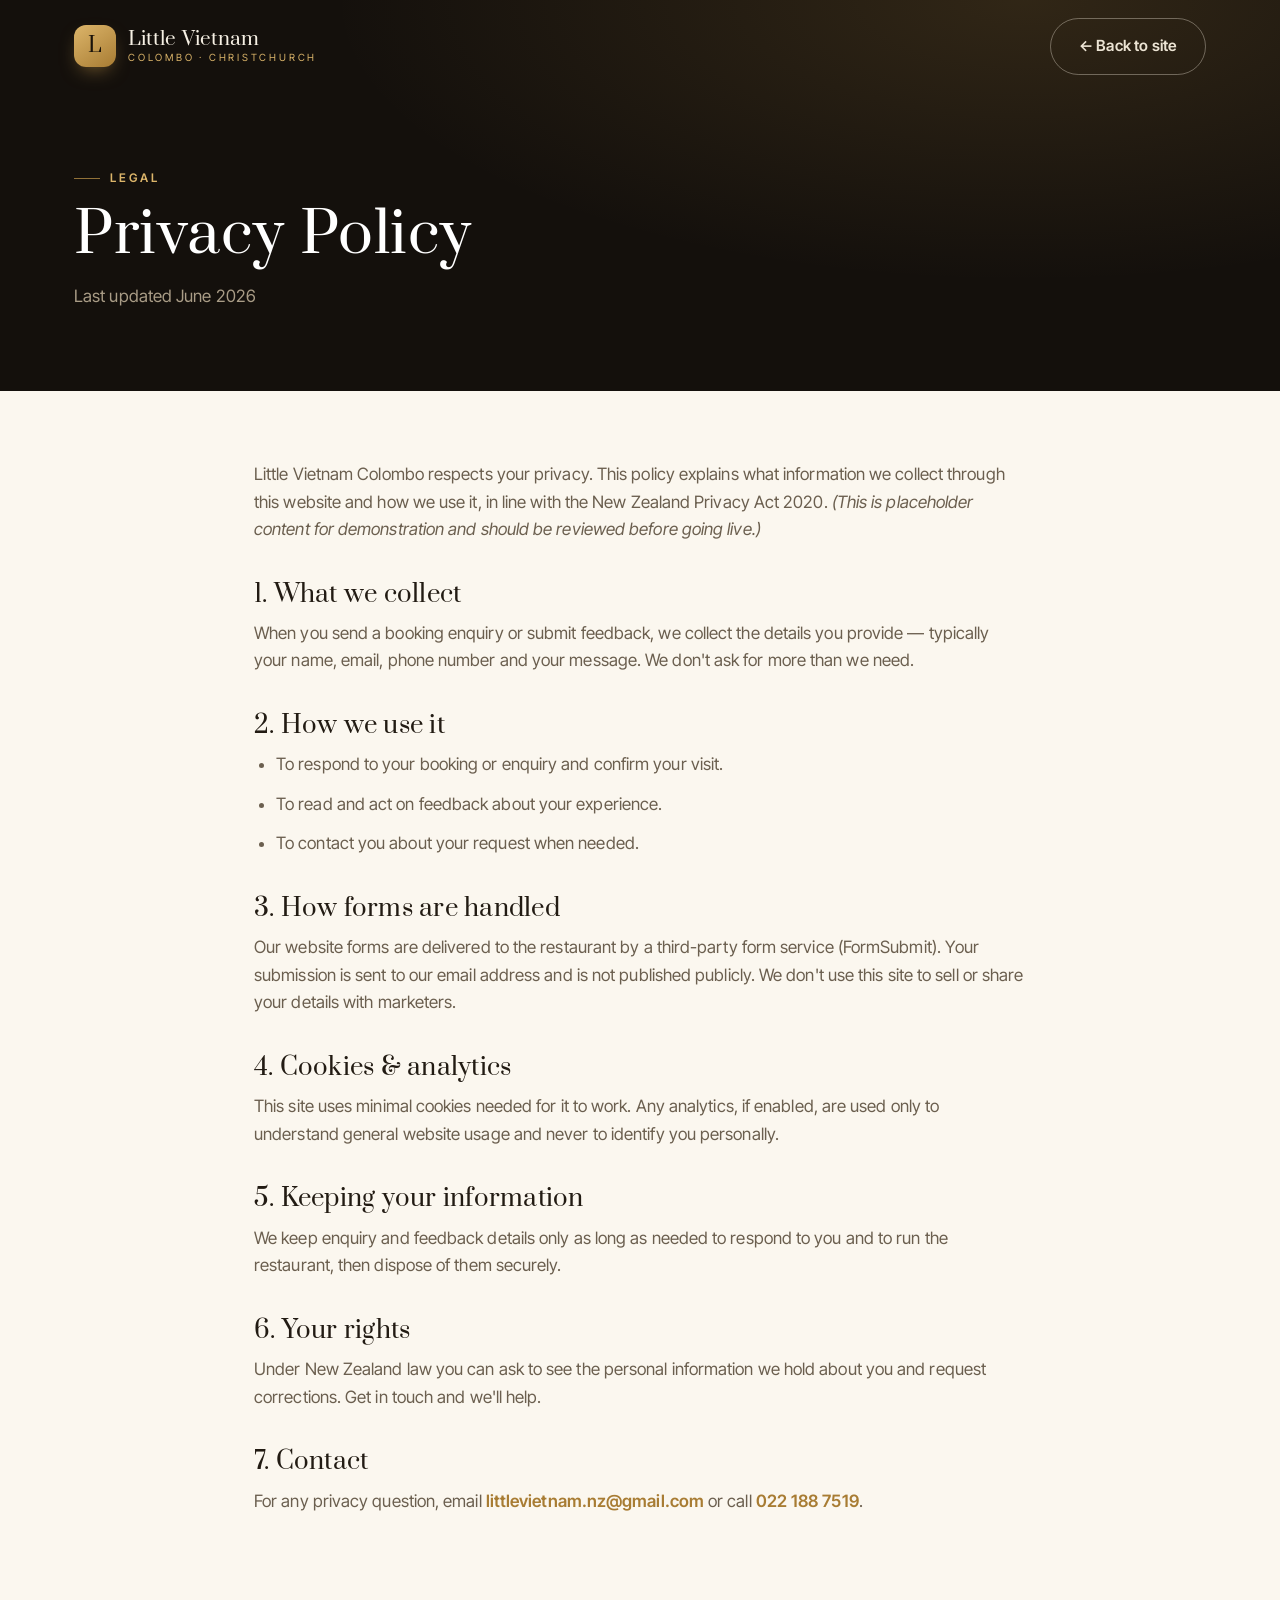
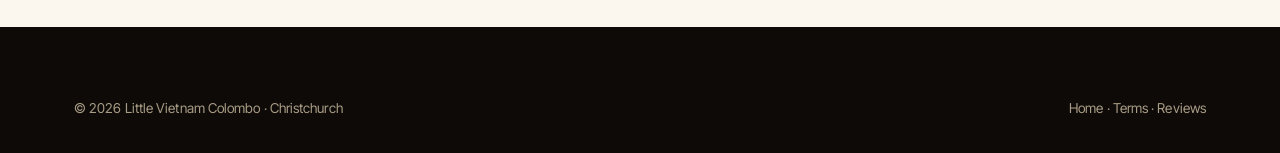
==== privacy.html @ 6da40c08 "Initial build: Little Vietnam Colombo" ====
<!DOCTYPE html>
<html lang="en-NZ">
<head>
<meta charset="UTF-8">
<meta name="viewport" content="width=device-width, initial-scale=1.0">
<title>Privacy Policy | Little Vietnam Colombo</title>
<meta name="description" content="How Little Vietnam Colombo, Christchurch handles your personal information.">
<link rel="icon" href="favicon.svg" type="image/svg+xml">
<link rel="preconnect" href="https://fonts.googleapis.com">
<link rel="preconnect" href="https://fonts.gstatic.com" crossorigin>
<link href="https://fonts.googleapis.com/css2?family=Prata&family=Inter+Tight:wght@400;500;600;700&display=swap" rel="stylesheet">
<link rel="stylesheet" href="styles.css">
</head>
<body>

<header class="nav scrolled">
  <div class="wrap nav-inner">
    <a class="brand" href="index.html"><span class="brand-badge">L</span><span class="brand-name">Little Vietnam<small>Colombo · Christchurch</small></span></a>
    <div class="nav-cta"><a class="btn btn-ghost" href="index.html">← Back to site</a></div>
  </div>
</header>

<section class="page-hero">
  <div class="wrap">
    <span class="eyebrow light">Legal</span>
    <h1>Privacy Policy</h1>
    <p class="updated">Last updated June 2026</p>
  </div>
</section>

<section class="legal">
  <div class="wrap">
    <p>Little Vietnam Colombo respects your privacy. This policy explains what information we collect through this website and how we use it, in line with the New Zealand Privacy Act 2020. <em>(This is placeholder content for demonstration and should be reviewed before going live.)</em></p>

    <h2>1. What we collect</h2>
    <p>When you send a booking enquiry or submit feedback, we collect the details you provide — typically your name, email, phone number and your message. We don't ask for more than we need.</p>

    <h2>2. How we use it</h2>
    <ul>
      <li>To respond to your booking or enquiry and confirm your visit.</li>
      <li>To read and act on feedback about your experience.</li>
      <li>To contact you about your request when needed.</li>
    </ul>

    <h2>3. How forms are handled</h2>
    <p>Our website forms are delivered to the restaurant by a third-party form service (FormSubmit). Your submission is sent to our email address and is not published publicly. We don't use this site to sell or share your details with marketers.</p>

    <h2>4. Cookies &amp; analytics</h2>
    <p>This site uses minimal cookies needed for it to work. Any analytics, if enabled, are used only to understand general website usage and never to identify you personally.</p>

    <h2>5. Keeping your information</h2>
    <p>We keep enquiry and feedback details only as long as needed to respond to you and to run the restaurant, then dispose of them securely.</p>

    <h2>6. Your rights</h2>
    <p>Under New Zealand law you can ask to see the personal information we hold about you and request corrections. Get in touch and we'll help.</p>

    <h2>7. Contact</h2>
    <p>For any privacy question, email <a href="mailto:littlevietnam.nz@gmail.com" style="color:var(--gold-deep);font-weight:600">littlevietnam.nz@gmail.com</a> or call <a href="tel:+64221887519" style="color:var(--gold-deep);font-weight:600">022 188 7519</a>.</p>
  </div>
</section>

<footer class="site">
  <div class="wrap">
    <div class="foot-bottom" style="border-top:none;padding-top:0">
      <span>© <span data-year>2026</span> Little Vietnam Colombo · Christchurch</span>
      <span><a href="index.html">Home</a> · <a href="terms.html">Terms</a> · <a href="review.html">Reviews</a></span>
    </div>
  </div>
</footer>

<script src="app.js"></script>
</body>
</html>
---- styles.css ----
/* Little Vietnam Colombo — Premium archetype
   Fonts: Prata (display) + Inter Tight (body)
   Warm near-black + gold accent */

:root{
  --ink:#14100c;
  --ink-2:#1d1712;
  --ink-3:#271f17;
  --bone:#f6f0e4;
  --paper:#fbf7ef;
  --line:rgba(20,16,12,.10);
  --line-dark:rgba(255,247,232,.12);
  --gold:#c79a4b;
  --gold-2:#dcb56a;
  --gold-deep:#a87c33;
  --text:#221b13;
  --muted:#6b5f4f;
  --text-dark:#ece4d4;
  --muted-dark:#a99c86;
  --radius:14px;
  --radius-lg:20px;
  --maxw:1180px;
  --ease:cubic-bezier(.22,.61,.36,1);
  --shadow:0 20px 50px -24px rgba(20,16,12,.45);
  --shadow-soft:0 10px 30px -18px rgba(20,16,12,.4);
}

*{box-sizing:border-box;margin:0;padding:0}
html{scroll-behavior:smooth;-webkit-text-size-adjust:100%}
body{
  font-family:"Inter Tight",system-ui,-apple-system,sans-serif;
  background:var(--paper);
  color:var(--text);
  line-height:1.62;
  font-size:17px;
  letter-spacing:.005em;
  overflow-x:hidden;
}
img{display:block;max-width:100%;height:auto}
a{color:inherit;text-decoration:none}
h1,h2,h3,h4{font-family:"Prata",Georgia,serif;font-weight:400;line-height:1.1;letter-spacing:.01em}

.wrap{max-width:var(--maxw);margin:0 auto;padding:0 24px}
.eyebrow{
  font-family:"Inter Tight",sans-serif;
  font-size:.74rem;font-weight:600;letter-spacing:.26em;text-transform:uppercase;
  color:var(--gold-deep);
  display:inline-flex;align-items:center;gap:10px;
}
.eyebrow::before{content:"";width:26px;height:1px;background:var(--gold);opacity:.7}
.eyebrow.center{justify-content:center}
.eyebrow.light{color:var(--gold-2)}

.btn{
  display:inline-flex;align-items:center;justify-content:center;gap:9px;
  font-weight:600;font-size:.96rem;letter-spacing:.01em;
  padding:15px 28px;border-radius:999px;cursor:pointer;border:1px solid transparent;
  transition:transform .35s var(--ease),background .35s var(--ease),color .35s var(--ease),box-shadow .35s var(--ease);
  will-change:transform;
}
.btn-gold{background:var(--gold);color:#1a130a;box-shadow:0 14px 30px -12px rgba(199,154,75,.6)}
.btn-gold:hover{background:var(--gold-2);transform:translateY(-2px)}
.btn-ghost{background:transparent;color:var(--text-dark);border-color:rgba(255,247,232,.34)}
.btn-ghost:hover{border-color:var(--gold-2);color:#fff;transform:translateY(-2px)}
.btn-dark{background:var(--ink);color:var(--bone)}
.btn-dark:hover{background:var(--ink-3);transform:translateY(-2px)}
.btn-outline{background:transparent;color:var(--text);border-color:var(--line)}
.btn-outline:hover{border-color:var(--gold);color:var(--gold-deep);transform:translateY(-2px)}

/* ---------- Intro overlay ---------- */
#intro{
  position:fixed;inset:0;z-index:1000;background:var(--ink);
  display:flex;flex-direction:column;align-items:center;justify-content:center;gap:18px;
  transition:opacity .8s var(--ease),visibility .8s;
}
#intro.done{opacity:0;visibility:hidden}
.intro-mark{
  font-family:"Prata",serif;color:var(--bone);font-size:clamp(1.6rem,5vw,2.6rem);
  letter-spacing:.02em;opacity:0;transform:translateY(14px);
  animation:introIn .9s var(--ease) .15s forwards;
}
.intro-mark span{color:var(--gold-2)}
.intro-line{width:0;height:1px;background:linear-gradient(90deg,transparent,var(--gold),transparent);animation:introLine 1.1s var(--ease) .5s forwards}
.intro-sub{font-size:.74rem;letter-spacing:.32em;text-transform:uppercase;color:var(--muted-dark);opacity:0;animation:introIn .8s var(--ease) .6s forwards}
@keyframes introIn{to{opacity:1;transform:none}}
@keyframes introLine{to{width:min(260px,60vw)}}

/* ---------- Nav ---------- */
header.nav{
  position:fixed;top:0;left:0;right:0;z-index:90;
  padding:18px 0;transition:background .4s var(--ease),padding .4s var(--ease),box-shadow .4s var(--ease),border-color .4s;
  border-bottom:1px solid transparent;
}
header.nav.scrolled{background:rgba(18,14,10,.86);backdrop-filter:blur(14px);padding:12px 0;border-bottom:1px solid var(--line-dark)}
.nav-inner{display:flex;align-items:center;justify-content:space-between;gap:20px}
.brand{display:flex;align-items:center;gap:12px;color:var(--bone)}
.brand-badge{
  width:42px;height:42px;border-radius:12px;display:grid;place-items:center;flex:0 0 auto;
  background:linear-gradient(145deg,var(--gold-2),var(--gold-deep));color:#1a130a;
  font-family:"Prata",serif;font-size:1.25rem;box-shadow:0 8px 20px -8px rgba(199,154,75,.7);
}
.brand-name{font-family:"Prata",serif;font-size:1.18rem;line-height:1;color:var(--bone)}
.brand-name small{display:block;font-family:"Inter Tight",sans-serif;font-size:.62rem;letter-spacing:.28em;text-transform:uppercase;color:var(--gold-2);margin-top:5px}
.nav-links{display:flex;align-items:center;gap:30px}
.nav-links a{color:rgba(236,228,212,.82);font-size:.93rem;font-weight:500;position:relative;padding:4px 0}
.nav-links a::after{content:"";position:absolute;left:0;bottom:-2px;width:0;height:1px;background:var(--gold-2);transition:width .35s var(--ease)}
.nav-links a:hover{color:#fff}
.nav-links a:hover::after{width:100%}
.nav-cta{display:flex;align-items:center;gap:14px}
.nav-phone{color:var(--bone);font-weight:600;font-size:.95rem;display:flex;align-items:center;gap:8px}
.nav-phone svg{stroke:var(--gold-2)}
.burger{display:none;flex-direction:column;gap:5px;background:none;border:0;cursor:pointer;padding:8px}
.burger span{width:24px;height:2px;background:var(--bone);transition:.3s}
.mobile-menu{display:none}

/* ---------- Hero ---------- */
.hero{position:relative;min-height:100svh;display:flex;align-items:flex-end;background:var(--ink);overflow:hidden}
.hero-slides{position:absolute;inset:0;z-index:0}
.hero-slide{position:absolute;inset:0;opacity:0;transition:opacity 1.6s var(--ease);transform:scale(1.06);animation:none}
.hero-slide img{width:100%;height:100%;object-fit:cover;filter:saturate(.9) contrast(1.05) brightness(.92)}
.hero-slide.active{opacity:1;animation:kenburns 8s linear forwards}
@keyframes kenburns{from{transform:scale(1.06)}to{transform:scale(1.13)}}
.hero-overlay{position:absolute;inset:0;z-index:1;background:
  linear-gradient(180deg,rgba(18,14,10,.55) 0%,rgba(18,14,10,.34) 38%,rgba(18,14,10,.82) 100%),
  radial-gradient(120% 90% at 80% 0%,rgba(199,154,75,.16),transparent 55%)}
.hero-content{position:relative;z-index:2;width:100%;padding:0 0 clamp(56px,9vh,110px)}
.hero-content .wrap{width:100%}
.hero-eyebrow{margin-bottom:22px;opacity:0;transform:translateY(16px);animation:rise .9s var(--ease) .2s forwards}
.hero h1{
  color:#fff;font-size:clamp(2.7rem,6.6vw,5.4rem);line-height:1.02;max-width:16ch;
  text-shadow:0 2px 30px rgba(0,0,0,.35);
}
.hero h1 em{font-style:normal;color:var(--gold-2)}
.hero-line{opacity:0;transform:translateY(20px);animation:rise 1s var(--ease) forwards}
.hero h1 .hero-line:nth-child(1){animation-delay:.32s}
.hero h1 .hero-line:nth-child(2){animation-delay:.46s}
.hero p.lede{
  color:rgba(236,228,212,.9);font-size:clamp(1.05rem,2vw,1.28rem);max-width:48ch;margin:26px 0 0;
  opacity:0;transform:translateY(20px);animation:rise 1s var(--ease) .6s forwards;
}
.hero-actions{display:flex;flex-wrap:wrap;gap:14px;margin-top:34px;opacity:0;transform:translateY(20px);animation:rise 1s var(--ease) .74s forwards}
.hero-meta{display:flex;flex-wrap:wrap;gap:26px;margin-top:40px;opacity:0;animation:rise 1s var(--ease) .9s forwards}
.hero-meta div{color:var(--bone)}
.hero-meta .k{font-family:"Prata",serif;font-size:1.5rem;color:var(--gold-2);line-height:1}
.hero-meta .v{font-size:.82rem;letter-spacing:.04em;color:rgba(236,228,212,.72);margin-top:6px}
@keyframes rise{to{opacity:1;transform:none}}
.scroll-cue{position:absolute;right:24px;bottom:34px;z-index:2;color:rgba(236,228,212,.6);font-size:.7rem;letter-spacing:.24em;text-transform:uppercase;writing-mode:vertical-rl;display:flex;align-items:center;gap:12px}
.scroll-cue::after{content:"";width:1px;height:46px;background:linear-gradient(var(--gold-2),transparent);animation:cue 2s var(--ease) infinite}
@keyframes cue{0%{transform:scaleY(.2);transform-origin:top}50%{transform:scaleY(1);transform-origin:top}100%{transform:scaleY(.2);transform-origin:bottom}}

/* ---------- Sections ---------- */
section{position:relative}
.band{padding:clamp(72px,11vh,128px) 0}
.band.bone{background:var(--bone)}
.band.paper{background:var(--paper)}
.band.ink{background:var(--ink);color:var(--text-dark)}
.sec-head{max-width:680px;margin-bottom:54px}
.sec-head.center{margin-left:auto;margin-right:auto;text-align:center}
.sec-head h2{font-size:clamp(2rem,4.4vw,3.2rem);margin-top:18px;color:inherit}
.band.ink .sec-head h2{color:#fff}
.sec-head p{margin-top:18px;color:var(--muted);font-size:1.06rem}
.band.ink .sec-head p{color:var(--muted-dark)}

/* reveal */
.reveal{opacity:0;transform:translateY(26px);transition:opacity .8s var(--ease),transform .8s var(--ease)}
.reveal.in{opacity:1;transform:none}
.reveal[data-d="1"]{transition-delay:.08s}.reveal[data-d="2"]{transition-delay:.16s}
.reveal[data-d="3"]{transition-delay:.24s}.reveal[data-d="4"]{transition-delay:.32s}

/* ---------- Trust strip ---------- */
.trust{background:var(--ink);color:var(--text-dark)}
.trust .wrap{display:grid;grid-template-columns:repeat(3,1fr);gap:30px;padding-top:54px;padding-bottom:54px}
.trust-item{display:flex;gap:16px;align-items:flex-start}
.trust-ico{flex:0 0 auto;width:48px;height:48px;border-radius:12px;display:grid;place-items:center;background:rgba(199,154,75,.12);border:1px solid rgba(199,154,75,.3)}
.trust-ico svg{stroke:var(--gold-2)}
.trust-item h3{font-family:"Inter Tight",sans-serif;font-weight:600;font-size:1.04rem;color:#fff;margin-bottom:4px}
.trust-item p{font-size:.92rem;color:var(--muted-dark);line-height:1.5}

/* ---------- Menu / services cards ---------- */
.menu-grid{display:grid;grid-template-columns:repeat(3,1fr);gap:26px}
.dish{
  background:var(--paper);border:1px solid var(--line);border-radius:var(--radius-lg);overflow:hidden;
  transition:transform .45s var(--ease),box-shadow .45s var(--ease),border-color .45s;
  display:flex;flex-direction:column;
}
.band.bone .dish{background:#fff}
.dish:hover{transform:translateY(-6px);box-shadow:var(--shadow);border-color:rgba(199,154,75,.4)}
.dish-img{position:relative;aspect-ratio:4/3;overflow:hidden}
.dish-img img{width:100%;height:100%;object-fit:cover;filter:saturate(.9) contrast(1.05);transition:transform .7s var(--ease)}
.dish:hover .dish-img img{transform:scale(1.07)}
.dish-tag{position:absolute;top:14px;left:14px;background:rgba(18,14,10,.78);color:var(--gold-2);font-size:.7rem;letter-spacing:.14em;text-transform:uppercase;padding:6px 12px;border-radius:999px;backdrop-filter:blur(4px)}
.dish-body{padding:24px 24px 28px}
.dish-body .row{display:flex;justify-content:space-between;align-items:baseline;gap:14px}
.dish-body h3{font-size:1.42rem}
.dish-price{font-family:"Prata",serif;color:var(--gold-deep);font-size:1.1rem;white-space:nowrap}
.dish-body p{margin-top:10px;color:var(--muted);font-size:.95rem}
.menu-note{margin-top:42px;text-align:center;color:var(--muted);font-size:.95rem}
.menu-note a{color:var(--gold-deep);font-weight:600;border-bottom:1px solid rgba(168,124,51,.4)}

/* ---------- About ---------- */
.about-grid{display:grid;grid-template-columns:1.05fr 1fr;gap:64px;align-items:center}
.about-figure{position:relative}
.about-figure img{width:100%;aspect-ratio:4/5;object-fit:cover;border-radius:var(--radius-lg);filter:saturate(.92) contrast(1.04)}
.about-figure .corner-tag{
  position:absolute;left:-14px;bottom:28px;background:var(--gold);color:#1a130a;
  padding:16px 22px;border-radius:14px;font-family:"Prata",serif;line-height:1.1;box-shadow:var(--shadow-soft);max-width:220px;
}
.about-figure .corner-tag small{display:block;font-family:"Inter Tight",sans-serif;font-size:.68rem;letter-spacing:.18em;text-transform:uppercase;margin-bottom:6px;color:#3a2a10}
.about-figure .corner-tag b{font-size:1.5rem;font-weight:400}
.checklist{list-style:none;margin-top:30px;display:grid;gap:16px}
.checklist li{display:flex;gap:14px;align-items:flex-start;font-size:1.02rem}
.checklist .tick{flex:0 0 auto;width:26px;height:26px;border-radius:50%;display:grid;place-items:center;background:rgba(199,154,75,.16);border:1px solid rgba(199,154,75,.45);margin-top:2px}
.checklist .tick svg{stroke:var(--gold-deep)}
.about-body h2{font-size:clamp(2rem,4.2vw,3rem);margin-top:16px}
.about-body p{margin-top:18px;color:var(--muted)}

/* ---------- Crew ---------- */
.crew-grid{display:grid;grid-template-columns:repeat(3,1fr);gap:26px}
.crew-card{background:var(--ink-2);border:1px solid var(--line-dark);border-radius:var(--radius-lg);padding:34px 28px;text-align:center;transition:transform .45s var(--ease),border-color .45s}
.crew-card:hover{transform:translateY(-6px);border-color:rgba(199,154,75,.4)}
.avatar{width:84px;height:84px;border-radius:50%;margin:0 auto 20px;display:grid;place-items:center;background:var(--ink-3);border:2px solid var(--gold);color:var(--gold-2);font-family:"Prata",serif;font-size:1.6rem;box-shadow:0 0 0 6px rgba(199,154,75,.07)}
.crew-card h3{color:#fff;font-size:1.34rem}
.crew-card .role-sub{color:var(--gold-2);font-size:.78rem;letter-spacing:.16em;text-transform:uppercase;margin-top:8px}
.crew-card p{color:var(--muted-dark);font-size:.94rem;margin-top:14px}
.badge-pill{display:inline-block;margin-top:14px;background:rgba(199,154,75,.12);border:1px solid rgba(199,154,75,.3);color:var(--gold-2);font-size:.7rem;letter-spacing:.16em;text-transform:uppercase;padding:7px 16px;border-radius:999px}

/* ---------- Reviews ---------- */
.rev-grid{display:grid;grid-template-columns:repeat(2,1fr);gap:26px}
.rev-card{background:#fff;border:1px solid var(--line);border-radius:var(--radius-lg);padding:32px;box-shadow:var(--shadow-soft);transition:transform .45s var(--ease)}
.rev-card:hover{transform:translateY(-4px)}
.stars{color:var(--gold);letter-spacing:3px;font-size:1.05rem}
.rev-card blockquote{font-family:"Prata",serif;font-size:1.22rem;line-height:1.45;color:var(--text);margin:18px 0 20px}
.rev-meta{display:flex;align-items:center;gap:13px}
.rev-ava{width:42px;height:42px;border-radius:50%;background:var(--ink);color:var(--gold-2);display:grid;place-items:center;font-weight:600;font-size:.92rem}
.rev-meta .nm{font-weight:600}
.rev-meta .lo{font-size:.85rem;color:var(--muted)}

/* ---------- Review funnel banner ---------- */
.funnel{position:relative;background:var(--ink);color:var(--text-dark);overflow:hidden}
.funnel::before{content:"";position:absolute;inset:0;background:radial-gradient(80% 120% at 80% 10%,rgba(199,154,75,.18),transparent 60%)}
.funnel .wrap{position:relative;display:flex;align-items:center;justify-content:space-between;gap:36px;flex-wrap:wrap;padding-top:64px;padding-bottom:64px}
.funnel h2{font-size:clamp(1.8rem,3.8vw,2.7rem);color:#fff;max-width:18ch}
.funnel .stars{font-size:1.5rem;margin-bottom:14px}
.funnel p{color:var(--muted-dark);margin-top:12px;max-width:42ch}

/* ---------- Contact ---------- */
.contact-grid{display:grid;grid-template-columns:.9fr 1.1fr;gap:56px;align-items:start}
.contact-info h2{font-size:clamp(2rem,4.2vw,3rem);color:#fff;margin-top:16px}
.contact-info p.intro{color:var(--muted-dark);margin-top:18px}
.info-list{margin-top:30px;display:grid;gap:20px}
.info-row{display:flex;gap:16px;align-items:flex-start}
.info-ico{flex:0 0 auto;width:46px;height:46px;border-radius:12px;display:grid;place-items:center;background:rgba(199,154,75,.12);border:1px solid rgba(199,154,75,.3)}
.info-ico svg{stroke:var(--gold-2)}
.info-row .lbl{font-size:.74rem;letter-spacing:.18em;text-transform:uppercase;color:var(--gold-2)}
.info-row .val{color:#fff;font-size:1.06rem;margin-top:3px}
.info-row .val a:hover{color:var(--gold-2)}
.hours{margin-top:30px;border-top:1px solid var(--line-dark);padding-top:24px}
.hours h4{font-family:"Inter Tight",sans-serif;font-size:.74rem;letter-spacing:.18em;text-transform:uppercase;color:var(--gold-2);margin-bottom:14px}
.hours-row{display:flex;justify-content:space-between;padding:7px 0;border-bottom:1px dashed var(--line-dark);color:var(--text-dark);font-size:.95rem}
.hours-row span:last-child{color:var(--muted-dark)}

.form-card{background:var(--paper);border-radius:var(--radius-lg);padding:38px;box-shadow:var(--shadow)}
.form-card h3{font-size:1.6rem;color:var(--text)}
.form-card .sub{color:var(--muted);font-size:.95rem;margin-top:8px;margin-bottom:26px}
.field{margin-bottom:18px}
.field label{display:block;font-size:.78rem;font-weight:600;letter-spacing:.04em;text-transform:uppercase;color:var(--muted);margin-bottom:8px}
.field input,.field select,.field textarea{
  width:100%;padding:14px 16px;border:1px solid var(--line);border-radius:11px;background:#fff;
  font-family:inherit;font-size:1rem;color:var(--text);transition:border-color .3s,box-shadow .3s;
}
.field input:focus,.field select:focus,.field textarea:focus{outline:none;border-color:var(--gold);box-shadow:0 0 0 4px rgba(199,154,75,.14)}
.field textarea{resize:vertical;min-height:118px}
.field-row{display:grid;grid-template-columns:1fr 1fr;gap:16px}
.form-card .btn{width:100%;margin-top:6px}
.form-note{font-size:.82rem;color:var(--muted);text-align:center;margin-top:14px}
.form-success{display:none;text-align:center;padding:30px 10px}
.form-success.show{display:block;animation:rise .6s var(--ease)}
.form-success .ok-ico{width:64px;height:64px;border-radius:50%;margin:0 auto 18px;display:grid;place-items:center;background:rgba(199,154,75,.15);border:1px solid var(--gold)}
.form-success .ok-ico svg{stroke:var(--gold-deep)}
.form-success h3{font-size:1.6rem;margin-bottom:8px}
.form-success p{color:var(--muted)}

/* ---------- Footer ---------- */
footer.site{background:#0d0a07;color:var(--muted-dark);padding:70px 0 34px}
.foot-top{display:grid;grid-template-columns:1.4fr 1fr 1fr;gap:40px;padding-bottom:42px;border-bottom:1px solid var(--line-dark)}
.foot-brand .brand-name{margin-bottom:14px}
.foot-brand p{font-size:.94rem;max-width:34ch;color:var(--muted-dark)}
.foot-col h4{font-family:"Inter Tight",sans-serif;font-size:.74rem;letter-spacing:.18em;text-transform:uppercase;color:var(--gold-2);margin-bottom:18px}
.foot-col a,.foot-col p{display:block;color:var(--muted-dark);font-size:.95rem;margin-bottom:11px;transition:color .3s}
.foot-col a:hover{color:var(--gold-2)}
.foot-bottom{display:flex;justify-content:space-between;align-items:center;gap:16px;flex-wrap:wrap;padding-top:26px;font-size:.85rem}
.foot-bottom a:hover{color:var(--gold-2)}

/* ---------- Subpage hero ---------- */
.page-hero{background:var(--ink);color:#fff;padding:160px 0 80px;position:relative;overflow:hidden}
.page-hero::before{content:"";position:absolute;inset:0;background:radial-gradient(90% 120% at 80% 0%,rgba(199,154,75,.16),transparent 60%)}
.page-hero .wrap{position:relative}
.page-hero h1{font-size:clamp(2.4rem,5vw,3.6rem);margin-top:16px}
.page-hero p{color:var(--muted-dark);margin-top:16px;max-width:54ch}

/* ---------- Review page ---------- */
.review-stage{min-height:100svh;background:var(--ink);color:#fff;display:flex;align-items:center;padding:120px 0 80px}
.review-card{max-width:640px;margin:0 auto;text-align:center}
.review-card .badge-pill{margin-bottom:22px}
.review-card h1{font-size:clamp(2.2rem,5vw,3.4rem)}
.review-card p{color:var(--muted-dark);margin-top:16px;font-size:1.08rem}
.star-pick{display:flex;justify-content:center;gap:10px;margin:42px 0 10px}
.star-pick button{background:none;border:0;cursor:pointer;font-size:clamp(2.4rem,7vw,3.4rem);line-height:1;color:rgba(199,154,75,.28);transition:transform .25s var(--ease),color .25s}
.star-pick button:hover,.star-pick button.lit{color:var(--gold)}
.star-pick button:hover{transform:scale(1.16) translateY(-4px)}
.star-hint{color:var(--muted-dark);font-size:.9rem;min-height:1.4em;letter-spacing:.02em}

/* ---------- Legal pages ---------- */
.legal{padding:70px 0 100px;background:var(--paper)}
.legal .wrap{max-width:820px}
.legal h2{font-size:1.5rem;margin:38px 0 12px;color:var(--text)}
.legal h2:first-child{margin-top:0}
.legal p,.legal li{color:var(--muted);margin-bottom:12px}
.legal ul{padding-left:22px}
.legal .updated{color:var(--gold-deep);font-size:.86rem;letter-spacing:.04em}

/* ---------- Menu page extra ---------- */
.menu-section{margin-bottom:56px}
.menu-section h2{font-size:2rem;margin-bottom:6px;display:flex;align-items:center;gap:16px}
.menu-section h2::after{content:"";flex:1;height:1px;background:var(--line)}
.menu-list{display:grid;gap:8px;margin-top:18px}
.menu-line{display:flex;justify-content:space-between;align-items:baseline;gap:14px;padding:14px 0;border-bottom:1px dashed var(--line)}
.menu-line .mname{font-weight:600}
.menu-line .mdesc{color:var(--muted);font-size:.92rem;display:block;font-weight:400;margin-top:3px}
.menu-line .mprice{font-family:"Prata",serif;color:var(--gold-deep);white-space:nowrap}
.menu-dots{flex:1;border-bottom:1px dotted var(--line);transform:translateY(-4px)}

/* ---------- Responsive ---------- */
@media(max-width:920px){
  .about-grid{grid-template-columns:1fr;gap:40px}
  .about-figure{order:-1;max-width:480px}
  .contact-grid{grid-template-columns:1fr;gap:38px}
  .menu-grid,.crew-grid{grid-template-columns:repeat(2,1fr)}
  .foot-top{grid-template-columns:1fr 1fr}
  .foot-brand{grid-column:1/-1}
}
@media(max-width:760px){
  .nav-links{
    display:none;position:absolute;top:100%;left:0;right:0;flex-direction:column;gap:0;
    background:rgba(13,10,7,.98);backdrop-filter:blur(14px);padding:10px 24px 20px;border-bottom:1px solid var(--line-dark);
  }
  header.nav.open .nav-links{display:flex}
  .nav-links a{padding:14px 0;border-bottom:1px solid var(--line-dark);width:100%}
  .nav-phone span{display:none}
  .burger{display:flex}
  header.nav.open .burger span:nth-child(1){transform:translateY(7px) rotate(45deg)}
  header.nav.open .burger span:nth-child(2){opacity:0}
  header.nav.open .burger span:nth-child(3){transform:translateY(-7px) rotate(-45deg)}
  .trust .wrap{grid-template-columns:1fr;gap:24px}
  .rev-grid{grid-template-columns:1fr}
  .field-row{grid-template-columns:1fr}
  .funnel .wrap{flex-direction:column;align-items:flex-start;text-align:left}
}
@media(max-width:540px){
  body{font-size:16px}
  .menu-grid,.crew-grid{grid-template-columns:1fr}
  .hero-meta{gap:20px}
  .form-card,.rev-card,.crew-card{padding:26px 22px}
  .about-figure .corner-tag{left:0}
}

@media(prefers-reduced-motion:reduce){
  *,*::before,*::after{animation-duration:.001ms!important;animation-iteration-count:1!important;transition-duration:.001ms!important;scroll-behavior:auto!important}
  .hero-slide{transform:none!important}
  .reveal{opacity:1;transform:none}
}
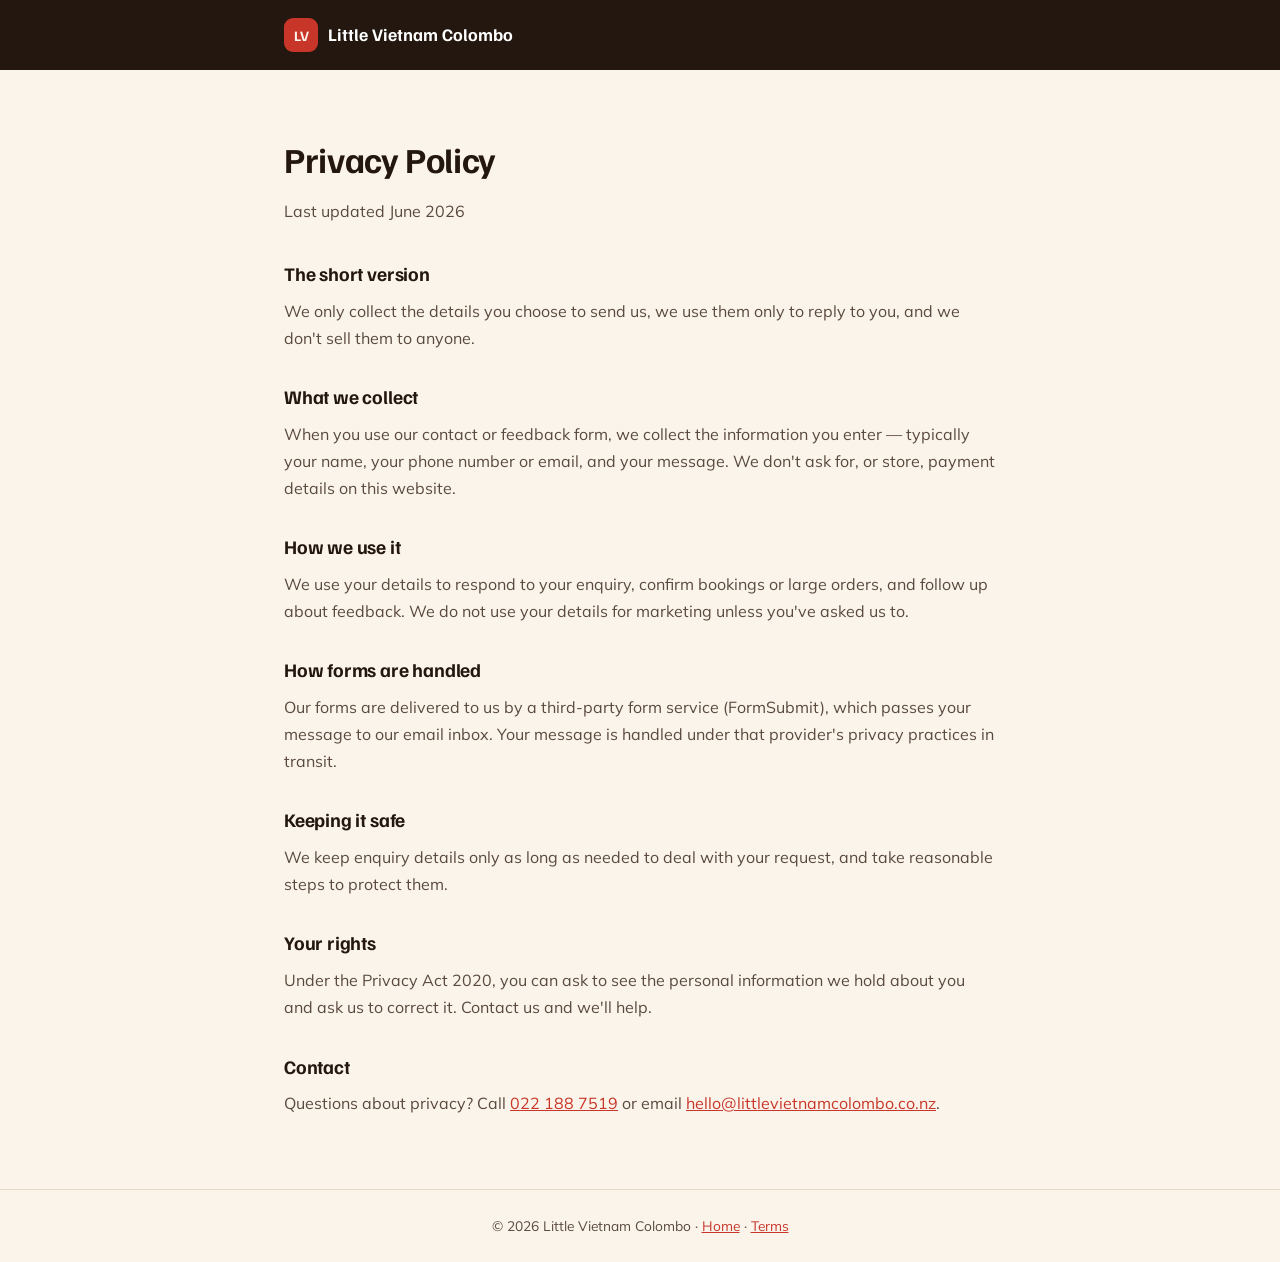
==== commit 4e7543ce: "Initial build: Little Vietnam Colombo" ====
--- a/privacy.html
+++ b/privacy.html
@@ -1,73 +1,62 @@
 <!DOCTYPE html>
 <html lang="en-NZ">
 <head>
-<meta charset="UTF-8">
-<meta name="viewport" content="width=device-width, initial-scale=1.0">
+<meta charset="UTF-8" />
+<meta name="viewport" content="width=device-width, initial-scale=1.0" />
 <title>Privacy Policy | Little Vietnam Colombo</title>
-<meta name="description" content="How Little Vietnam Colombo, Christchurch handles your personal information.">
-<link rel="icon" href="favicon.svg" type="image/svg+xml">
-<link rel="preconnect" href="https://fonts.googleapis.com">
-<link rel="preconnect" href="https://fonts.gstatic.com" crossorigin>
-<link href="https://fonts.googleapis.com/css2?family=Prata&family=Inter+Tight:wght@400;500;600;700&display=swap" rel="stylesheet">
-<link rel="stylesheet" href="styles.css">
+<meta name="robots" content="noindex" />
+<link rel="icon" href="data:image/svg+xml,%3Csvg xmlns='http://www.w3.org/2000/svg' viewBox='0 0 64 64'%3E%3Crect width='64' height='64' rx='14' fill='%23c8362a'/%3E%3Ctext x='50%25' y='54%25' font-family='Georgia,serif' font-size='34' font-weight='700' fill='%23fcefe2' text-anchor='middle' dominant-baseline='middle'%3ELV%3C/text%3E%3C/svg%3E" />
+<link rel="preconnect" href="https://fonts.googleapis.com" />
+<link rel="preconnect" href="https://fonts.gstatic.com" crossorigin />
+<link href="https://fonts.googleapis.com/css2?family=Familjen+Grotesk:wght@500;600;700&family=Mulish:wght@400;500;600;700&display=swap" rel="stylesheet" />
+<style>
+  :root{--ink:#23170f;--ink-soft:#5a4a3e;--cream:#fbf4ea;--accent:#c8362a;--line:#e7d8c6;--display:'Familjen Grotesk',system-ui,sans-serif;--body:'Mulish',system-ui,sans-serif}
+  *{box-sizing:border-box;margin:0;padding:0}
+  body{font-family:var(--body);color:var(--ink);background:var(--cream);line-height:1.7}
+  a{color:var(--accent)}
+  h1,h2{font-family:var(--display);letter-spacing:-.01em}
+  .top{background:var(--ink);color:#fff;padding:18px 0}
+  .wrap{max-width:760px;margin:0 auto;padding:0 24px}
+  .brand{display:flex;align-items:center;gap:.6rem;font-family:var(--display);font-weight:700;font-size:1.1rem;color:#fff;text-decoration:none}
+  .brand .mark{width:34px;height:34px;border-radius:9px;background:var(--accent);color:var(--cream);display:grid;place-items:center;font-weight:700;font-size:.9rem}
+  main{padding:60px 0}
+  h1{font-size:2.2rem;margin-bottom:8px}
+  .muted{color:var(--ink-soft);margin-bottom:32px}
+  h2{font-size:1.2rem;margin:28px 0 8px}
+  p{color:var(--ink-soft);margin-bottom:12px}
+  footer{border-top:1px solid var(--line);padding:24px 0;text-align:center;font-size:.86rem;color:var(--ink-soft)}
+</style>
 </head>
 <body>
+<div class="top"><div class="wrap"><a class="brand" href="index.html"><span class="mark">LV</span> Little Vietnam Colombo</a></div></div>
+<main>
+  <div class="wrap">
+    <h1>Privacy Policy</h1>
+    <p class="muted">Last updated June 2026</p>
 
-<header class="nav scrolled">
-  <div class="wrap nav-inner">
-    <a class="brand" href="index.html"><span class="brand-badge">L</span><span class="brand-name">Little Vietnam<small>Colombo · Christchurch</small></span></a>
-    <div class="nav-cta"><a class="btn btn-ghost" href="index.html">← Back to site</a></div>
+    <h2>The short version</h2>
+    <p>We only collect the details you choose to send us, we use them only to reply to you, and we don't sell them to anyone.</p>
+
+    <h2>What we collect</h2>
+    <p>When you use our contact or feedback form, we collect the information you enter — typically your name, your phone number or email, and your message. We don't ask for, or store, payment details on this website.</p>
+
+    <h2>How we use it</h2>
+    <p>We use your details to respond to your enquiry, confirm bookings or large orders, and follow up about feedback. We do not use your details for marketing unless you've asked us to.</p>
+
+    <h2>How forms are handled</h2>
+    <p>Our forms are delivered to us by a third-party form service (FormSubmit), which passes your message to our email inbox. Your message is handled under that provider's privacy practices in transit.</p>
+
+    <h2>Keeping it safe</h2>
+    <p>We keep enquiry details only as long as needed to deal with your request, and take reasonable steps to protect them.</p>
+
+    <h2>Your rights</h2>
+    <p>Under the Privacy Act 2020, you can ask to see the personal information we hold about you and ask us to correct it. Contact us and we'll help.</p>
+
+    <h2>Contact</h2>
+    <p>Questions about privacy? Call <a href="tel:+64221887519">022 188 7519</a> or email <a href="mailto:hello@littlevietnamcolombo.co.nz">hello@littlevietnamcolombo.co.nz</a>.</p>
   </div>
-</header>
-
-<section class="page-hero">
-  <div class="wrap">
-    <span class="eyebrow light">Legal</span>
-    <h1>Privacy Policy</h1>
-    <p class="updated">Last updated June 2026</p>
-  </div>
-</section>
-
-<section class="legal">
-  <div class="wrap">
-    <p>Little Vietnam Colombo respects your privacy. This policy explains what information we collect through this website and how we use it, in line with the New Zealand Privacy Act 2020. <em>(This is placeholder content for demonstration and should be reviewed before going live.)</em></p>
-
-    <h2>1. What we collect</h2>
-    <p>When you send a booking enquiry or submit feedback, we collect the details you provide — typically your name, email, phone number and your message. We don't ask for more than we need.</p>
-
-    <h2>2. How we use it</h2>
-    <ul>
-      <li>To respond to your booking or enquiry and confirm your visit.</li>
-      <li>To read and act on feedback about your experience.</li>
-      <li>To contact you about your request when needed.</li>
-    </ul>
-
-    <h2>3. How forms are handled</h2>
-    <p>Our website forms are delivered to the restaurant by a third-party form service (FormSubmit). Your submission is sent to our email address and is not published publicly. We don't use this site to sell or share your details with marketers.</p>
-
-    <h2>4. Cookies &amp; analytics</h2>
-    <p>This site uses minimal cookies needed for it to work. Any analytics, if enabled, are used only to understand general website usage and never to identify you personally.</p>
-
-    <h2>5. Keeping your information</h2>
-    <p>We keep enquiry and feedback details only as long as needed to respond to you and to run the restaurant, then dispose of them securely.</p>
-
-    <h2>6. Your rights</h2>
-    <p>Under New Zealand law you can ask to see the personal information we hold about you and request corrections. Get in touch and we'll help.</p>
-
-    <h2>7. Contact</h2>
-    <p>For any privacy question, email <a href="mailto:littlevietnam.nz@gmail.com" style="color:var(--gold-deep);font-weight:600">littlevietnam.nz@gmail.com</a> or call <a href="tel:+64221887519" style="color:var(--gold-deep);font-weight:600">022 188 7519</a>.</p>
-  </div>
-</section>
-
-<footer class="site">
-  <div class="wrap">
-    <div class="foot-bottom" style="border-top:none;padding-top:0">
-      <span>© <span data-year>2026</span> Little Vietnam Colombo · Christchurch</span>
-      <span><a href="index.html">Home</a> · <a href="terms.html">Terms</a> · <a href="review.html">Reviews</a></span>
-    </div>
-  </div>
-</footer>
-
-<script src="app.js"></script>
+</main>
+<footer><div class="wrap">© <span id="yr"></span> Little Vietnam Colombo · <a href="index.html">Home</a> · <a href="terms.html">Terms</a></div></footer>
+<script>document.getElementById('yr').textContent=new Date().getFullYear();</script>
 </body>
 </html>
